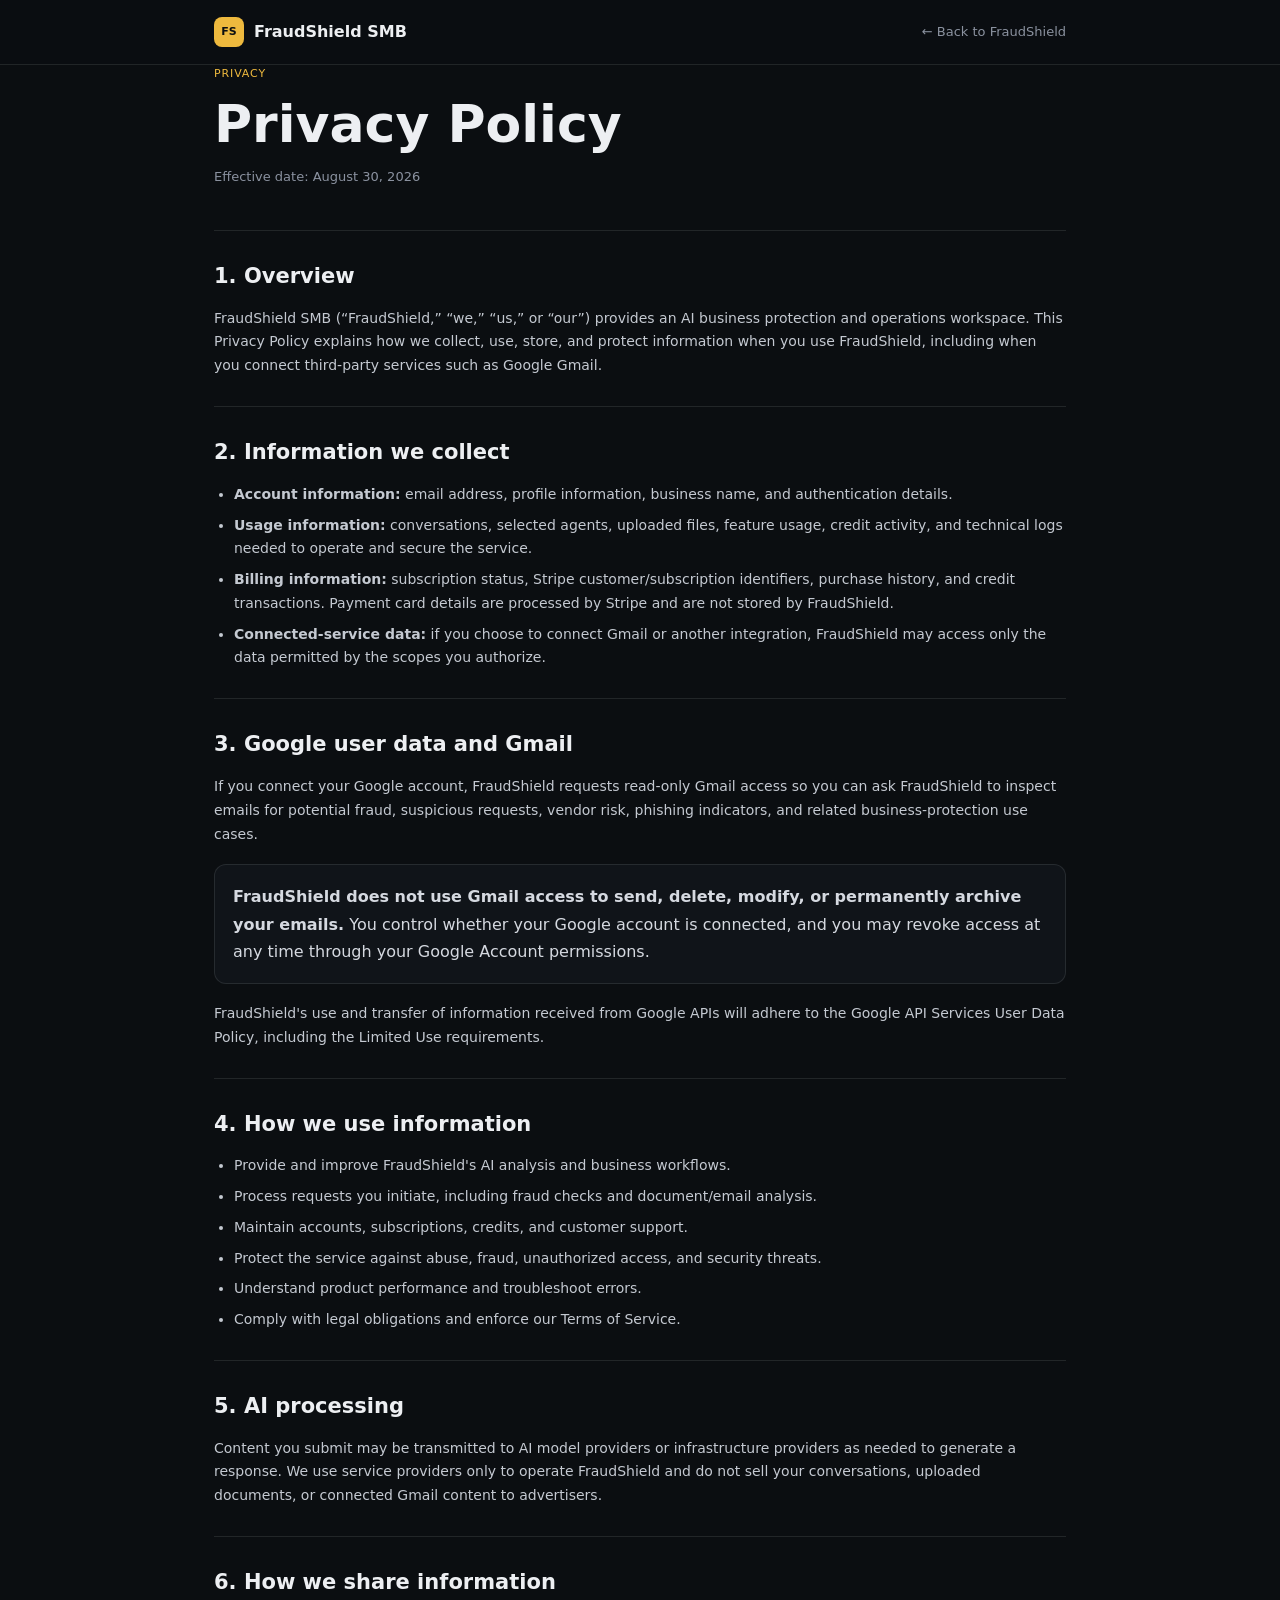
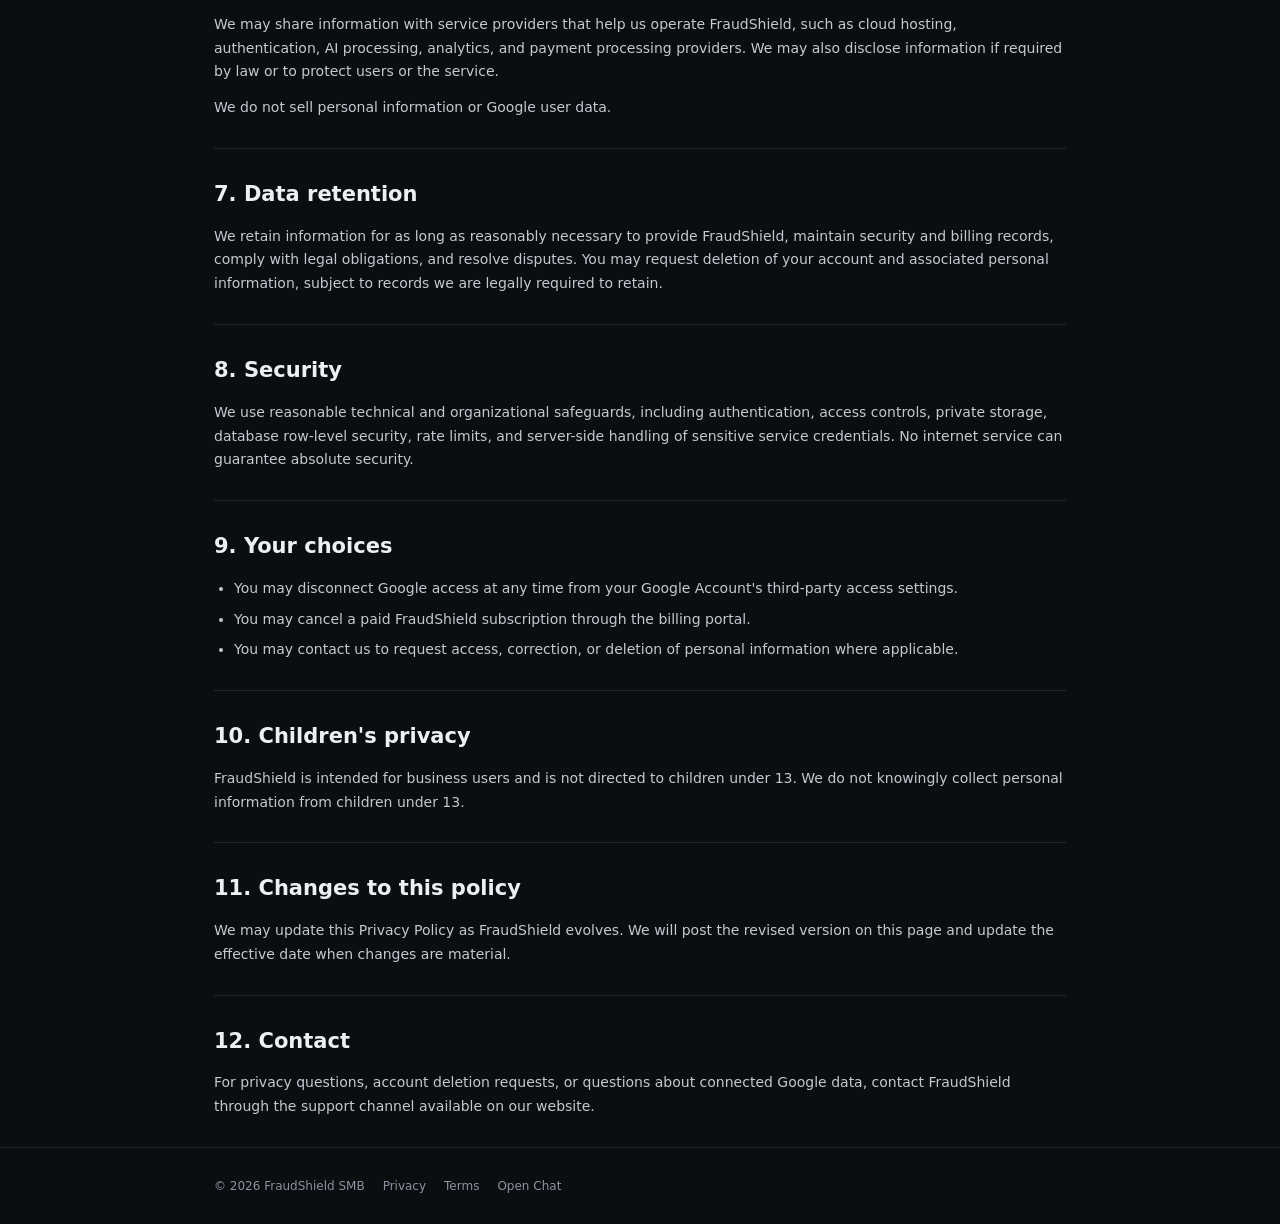
==== privacy/index.html @ fe9033e1 "Add Privacy Policy page to the project" ====
<!DOCTYPE html>
<html lang="en"><head><meta charset="UTF-8"><meta name="viewport" content="width=device-width,initial-scale=1"><meta name="theme-color" content="#0B0E11"><title>Privacy Policy | FraudShield SMB</title><meta name="description" content="Privacy Policy for FraudShield SMB."><link rel="icon" href="/icon-192.png" type="image/png"><style>
:root{--bg:#0B0E11;--surface:#101419;--ink:#EDEFF2;--muted:#8B92A0;--border:rgba(237,239,242,.10);--gold:#EEB93E}
*{box-sizing:border-box;margin:0;padding:0}
body{font-family:Inter,system-ui,-apple-system,BlinkMacSystemFont,"Segoe UI",sans-serif;background:var(--bg);color:var(--ink);line-height:1.7}
a{color:inherit;text-decoration:none}.container{max-width:900px;margin:0 auto;padding:0 24px}
nav{border-bottom:1px solid var(--border);background:rgba(11,14,17,.94);position:sticky;top:0}
.nav{height:64px;display:flex;align-items:center;justify-content:space-between}.logo{display:flex;align-items:center;gap:10px;font-weight:700}
.mark{width:30px;height:30px;border-radius:8px;background:var(--gold);color:#0B0E11;display:flex;align-items:center;justify-content:center;font-size:11px;font-weight:800}
.nav a.back{font-size:13px;color:var(--muted)}main{padding:64px 0 80px}.eyebrow{font-size:11px;text-transform:uppercase;letter-spacing:.08em;color:var(--gold);margin-bottom:12px}
h1{font-size:clamp(34px,5vw,52px);line-height:1.08;margin-bottom:14px}.updated{color:var(--muted);font-size:13px;margin-bottom:42px}
section{padding:28px 0;border-top:1px solid var(--border)}h2{font-size:21px;margin-bottom:12px}p,li{color:#C4C9D1;font-size:14px}p+p{margin-top:12px}
ul{padding-left:20px;margin-top:10px}li+li{margin-top:7px}.callout{background:var(--surface);border:1px solid var(--border);border-radius:12px;padding:18px;margin:18px 0;color:#D5D9E0}
footer{border-top:1px solid var(--border);padding:28px 0;color:var(--muted);font-size:12px}.footer-row{display:flex;gap:18px;flex-wrap:wrap}
</style></head>
<body><nav><div class="container nav"><a class="logo" href="/"><span class="mark">FS</span><span>FraudShield SMB</span></a><a class="back" href="/">← Back to FraudShield</a></div></nav><main class="container"><div class="eyebrow">Privacy</div><h1>Privacy Policy</h1><div class="updated">Effective date: August 30, 2026</div>
<section><h2>1. Overview</h2><p>FraudShield SMB (“FraudShield,” “we,” “us,” or “our”) provides an AI business protection and operations workspace. This Privacy Policy explains how we collect, use, store, and protect information when you use FraudShield, including when you connect third-party services such as Google Gmail.</p></section>
<section><h2>2. Information we collect</h2><ul><li><strong>Account information:</strong> email address, profile information, business name, and authentication details.</li><li><strong>Usage information:</strong> conversations, selected agents, uploaded files, feature usage, credit activity, and technical logs needed to operate and secure the service.</li><li><strong>Billing information:</strong> subscription status, Stripe customer/subscription identifiers, purchase history, and credit transactions. Payment card details are processed by Stripe and are not stored by FraudShield.</li><li><strong>Connected-service data:</strong> if you choose to connect Gmail or another integration, FraudShield may access only the data permitted by the scopes you authorize.</li></ul></section>
<section><h2>3. Google user data and Gmail</h2><p>If you connect your Google account, FraudShield requests read-only Gmail access so you can ask FraudShield to inspect emails for potential fraud, suspicious requests, vendor risk, phishing indicators, and related business-protection use cases.</p><div class="callout"><strong>FraudShield does not use Gmail access to send, delete, modify, or permanently archive your emails.</strong> You control whether your Google account is connected, and you may revoke access at any time through your Google Account permissions.</div><p>FraudShield's use and transfer of information received from Google APIs will adhere to the Google API Services User Data Policy, including the Limited Use requirements.</p></section>
<section><h2>4. How we use information</h2><ul><li>Provide and improve FraudShield's AI analysis and business workflows.</li><li>Process requests you initiate, including fraud checks and document/email analysis.</li><li>Maintain accounts, subscriptions, credits, and customer support.</li><li>Protect the service against abuse, fraud, unauthorized access, and security threats.</li><li>Understand product performance and troubleshoot errors.</li><li>Comply with legal obligations and enforce our Terms of Service.</li></ul></section>
<section><h2>5. AI processing</h2><p>Content you submit may be transmitted to AI model providers or infrastructure providers as needed to generate a response. We use service providers only to operate FraudShield and do not sell your conversations, uploaded documents, or connected Gmail content to advertisers.</p></section>
<section><h2>6. How we share information</h2><p>We may share information with service providers that help us operate FraudShield, such as cloud hosting, authentication, AI processing, analytics, and payment processing providers. We may also disclose information if required by law or to protect users or the service.</p><p>We do not sell personal information or Google user data.</p></section>
<section><h2>7. Data retention</h2><p>We retain information for as long as reasonably necessary to provide FraudShield, maintain security and billing records, comply with legal obligations, and resolve disputes. You may request deletion of your account and associated personal information, subject to records we are legally required to retain.</p></section>
<section><h2>8. Security</h2><p>We use reasonable technical and organizational safeguards, including authentication, access controls, private storage, database row-level security, rate limits, and server-side handling of sensitive service credentials. No internet service can guarantee absolute security.</p></section>
<section><h2>9. Your choices</h2><ul><li>You may disconnect Google access at any time from your Google Account's third-party access settings.</li><li>You may cancel a paid FraudShield subscription through the billing portal.</li><li>You may contact us to request access, correction, or deletion of personal information where applicable.</li></ul></section>
<section><h2>10. Children's privacy</h2><p>FraudShield is intended for business users and is not directed to children under 13. We do not knowingly collect personal information from children under 13.</p></section>
<section><h2>11. Changes to this policy</h2><p>We may update this Privacy Policy as FraudShield evolves. We will post the revised version on this page and update the effective date when changes are material.</p></section>
<section><h2>12. Contact</h2><p>For privacy questions, account deletion requests, or questions about connected Google data, contact FraudShield through the support channel available on our website.</p></section>
</main><footer><div class="container footer-row"><span>© 2026 FraudShield SMB</span><a href="/privacy/">Privacy</a><a href="/terms/">Terms</a><a href="/chat.html">Open Chat</a></div></footer></body></html>
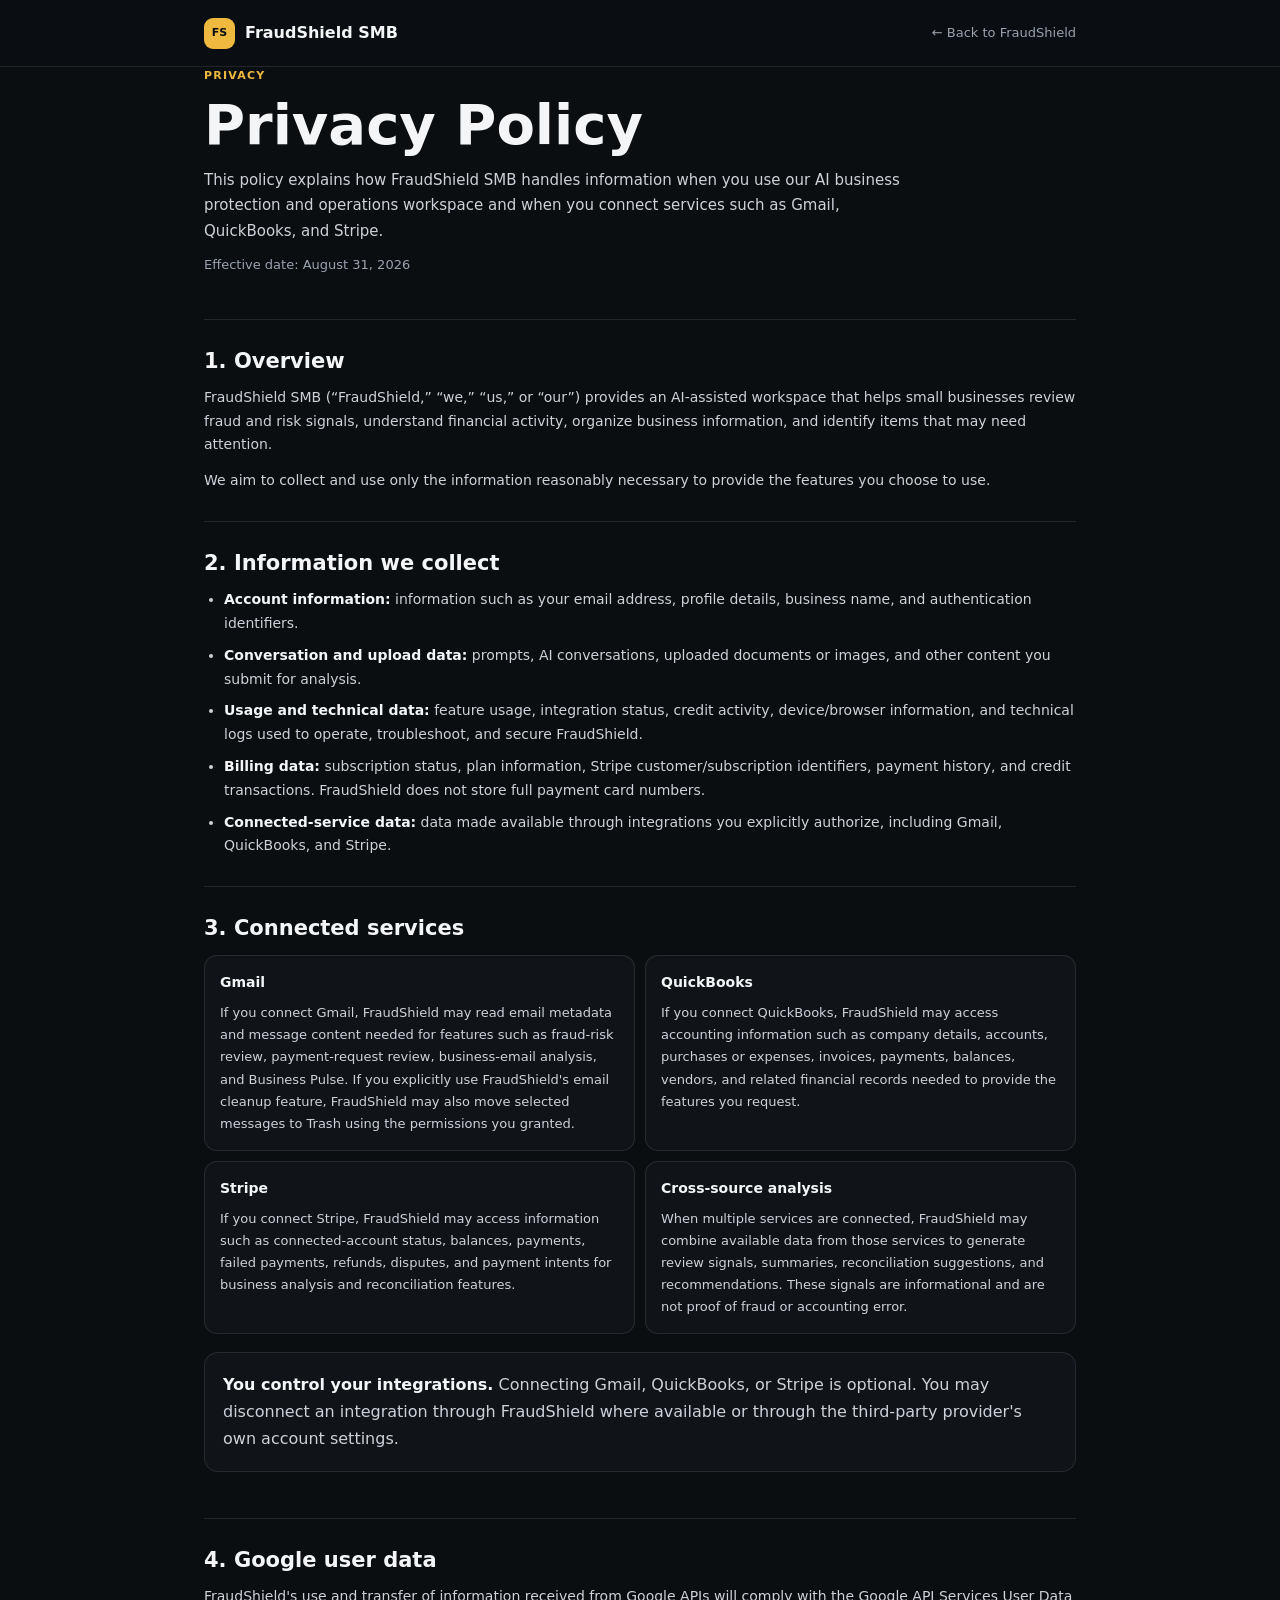
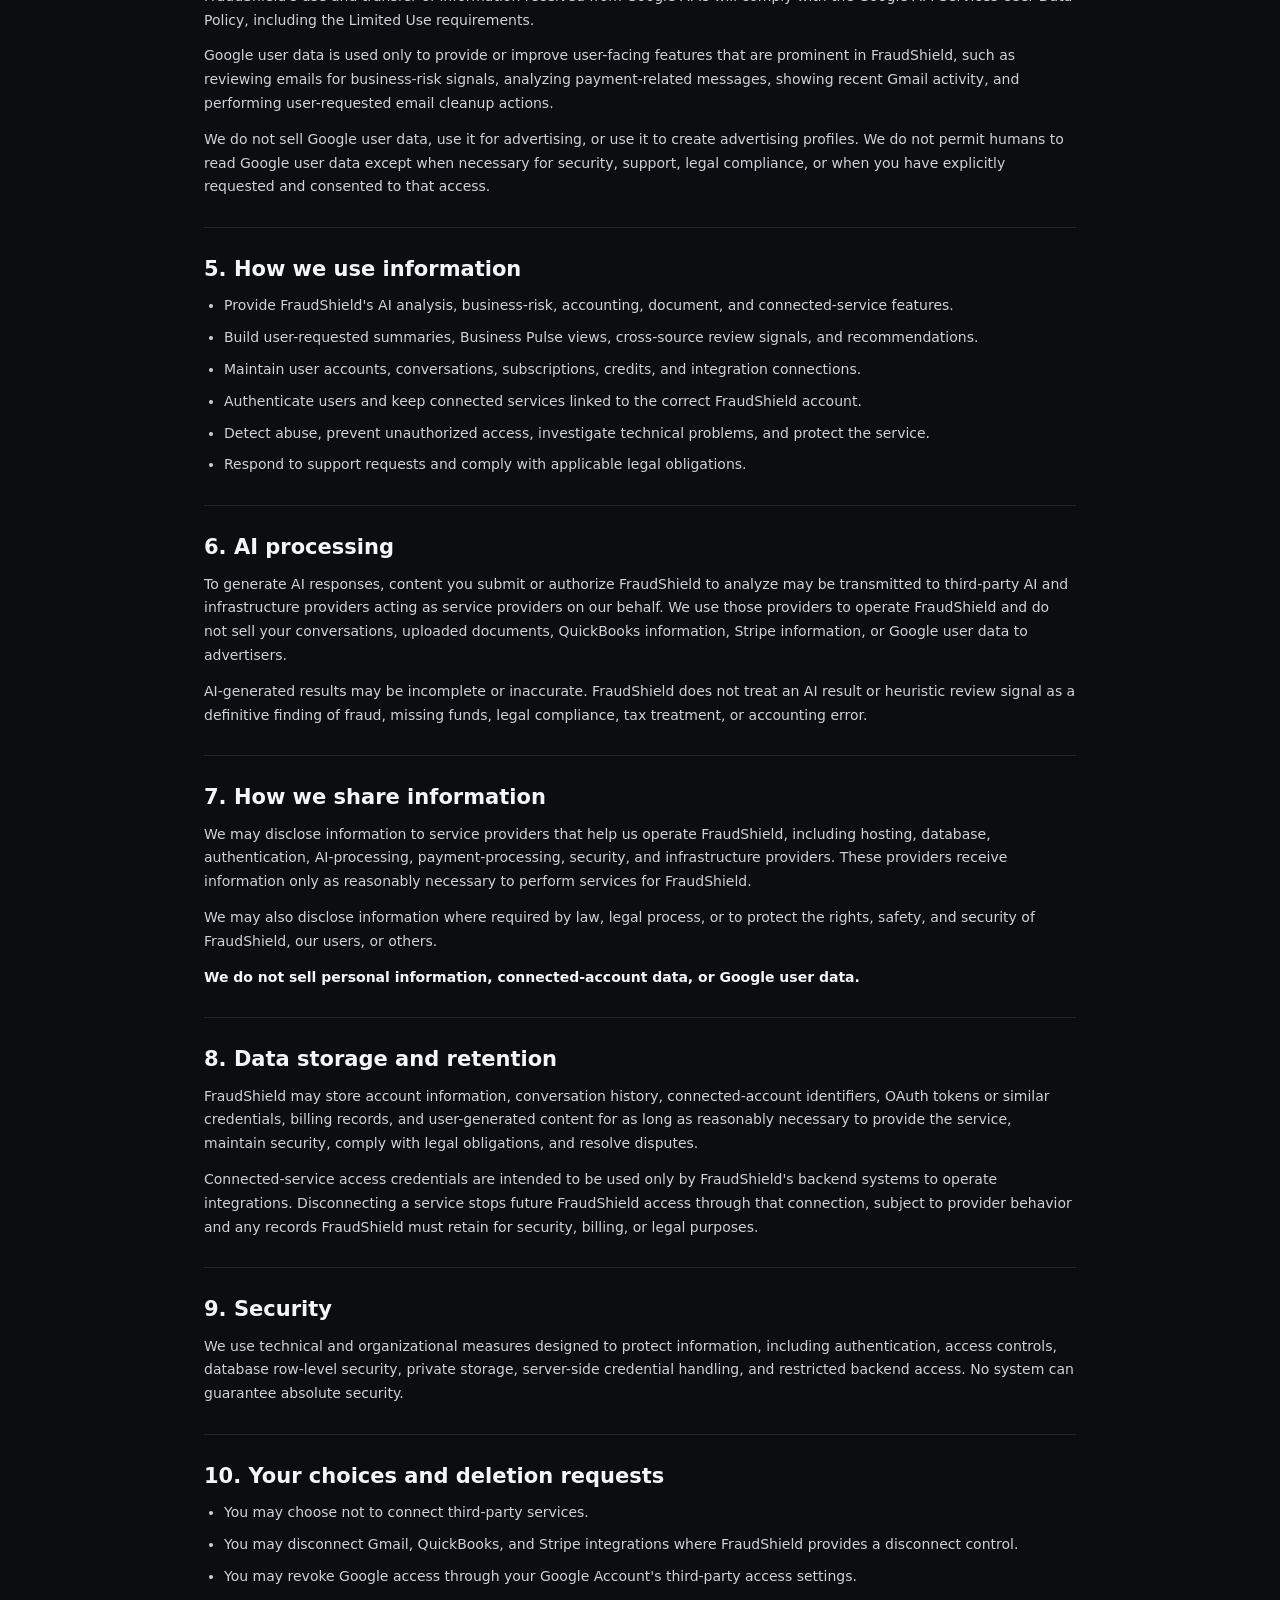
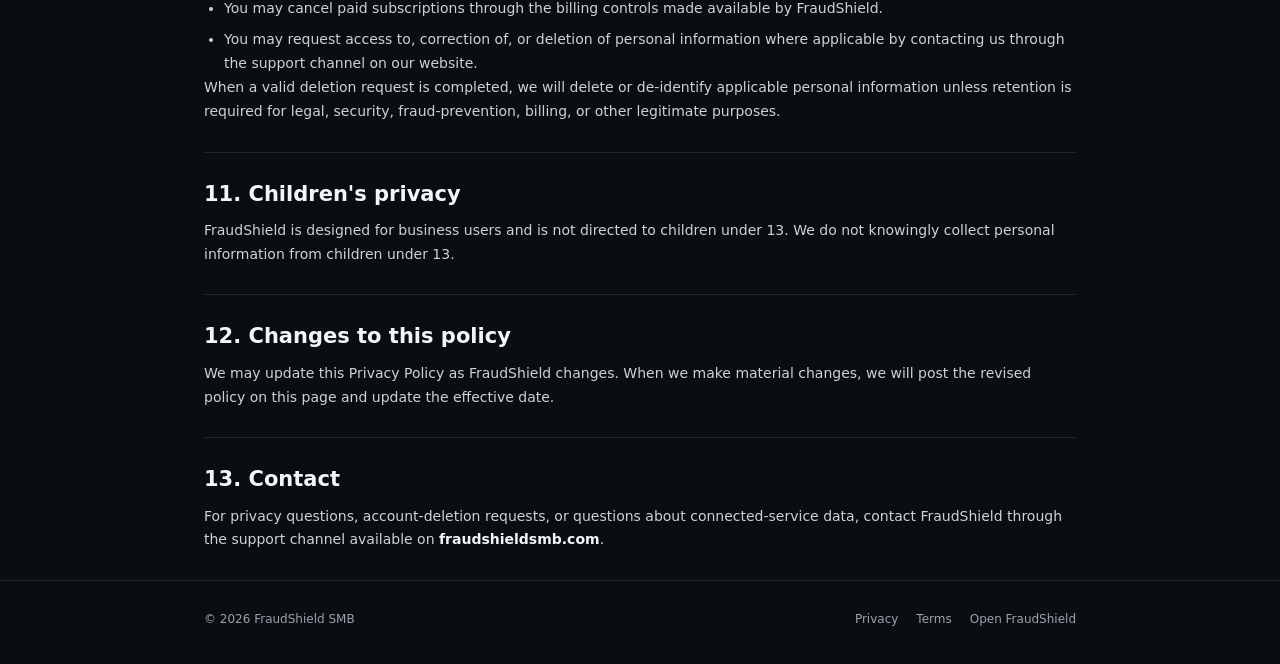
==== commit e71b196f: "Rename privacy-policy.html to index.html" ====
--- a/privacy/index.html
+++ b/privacy/index.html
@@ -1,29 +1,243 @@
 <!DOCTYPE html>
-<html lang="en"><head><meta charset="UTF-8"><meta name="viewport" content="width=device-width,initial-scale=1"><meta name="theme-color" content="#0B0E11"><title>Privacy Policy | FraudShield SMB</title><meta name="description" content="Privacy Policy for FraudShield SMB."><link rel="icon" href="/icon-192.png" type="image/png"><style>
-:root{--bg:#0B0E11;--surface:#101419;--ink:#EDEFF2;--muted:#8B92A0;--border:rgba(237,239,242,.10);--gold:#EEB93E}
-*{box-sizing:border-box;margin:0;padding:0}
-body{font-family:Inter,system-ui,-apple-system,BlinkMacSystemFont,"Segoe UI",sans-serif;background:var(--bg);color:var(--ink);line-height:1.7}
-a{color:inherit;text-decoration:none}.container{max-width:900px;margin:0 auto;padding:0 24px}
-nav{border-bottom:1px solid var(--border);background:rgba(11,14,17,.94);position:sticky;top:0}
-.nav{height:64px;display:flex;align-items:center;justify-content:space-between}.logo{display:flex;align-items:center;gap:10px;font-weight:700}
-.mark{width:30px;height:30px;border-radius:8px;background:var(--gold);color:#0B0E11;display:flex;align-items:center;justify-content:center;font-size:11px;font-weight:800}
-.nav a.back{font-size:13px;color:var(--muted)}main{padding:64px 0 80px}.eyebrow{font-size:11px;text-transform:uppercase;letter-spacing:.08em;color:var(--gold);margin-bottom:12px}
-h1{font-size:clamp(34px,5vw,52px);line-height:1.08;margin-bottom:14px}.updated{color:var(--muted);font-size:13px;margin-bottom:42px}
-section{padding:28px 0;border-top:1px solid var(--border)}h2{font-size:21px;margin-bottom:12px}p,li{color:#C4C9D1;font-size:14px}p+p{margin-top:12px}
-ul{padding-left:20px;margin-top:10px}li+li{margin-top:7px}.callout{background:var(--surface);border:1px solid var(--border);border-radius:12px;padding:18px;margin:18px 0;color:#D5D9E0}
-footer{border-top:1px solid var(--border);padding:28px 0;color:var(--muted);font-size:12px}.footer-row{display:flex;gap:18px;flex-wrap:wrap}
-</style></head>
-<body><nav><div class="container nav"><a class="logo" href="/"><span class="mark">FS</span><span>FraudShield SMB</span></a><a class="back" href="/">← Back to FraudShield</a></div></nav><main class="container"><div class="eyebrow">Privacy</div><h1>Privacy Policy</h1><div class="updated">Effective date: August 30, 2026</div>
-<section><h2>1. Overview</h2><p>FraudShield SMB (“FraudShield,” “we,” “us,” or “our”) provides an AI business protection and operations workspace. This Privacy Policy explains how we collect, use, store, and protect information when you use FraudShield, including when you connect third-party services such as Google Gmail.</p></section>
-<section><h2>2. Information we collect</h2><ul><li><strong>Account information:</strong> email address, profile information, business name, and authentication details.</li><li><strong>Usage information:</strong> conversations, selected agents, uploaded files, feature usage, credit activity, and technical logs needed to operate and secure the service.</li><li><strong>Billing information:</strong> subscription status, Stripe customer/subscription identifiers, purchase history, and credit transactions. Payment card details are processed by Stripe and are not stored by FraudShield.</li><li><strong>Connected-service data:</strong> if you choose to connect Gmail or another integration, FraudShield may access only the data permitted by the scopes you authorize.</li></ul></section>
-<section><h2>3. Google user data and Gmail</h2><p>If you connect your Google account, FraudShield requests read-only Gmail access so you can ask FraudShield to inspect emails for potential fraud, suspicious requests, vendor risk, phishing indicators, and related business-protection use cases.</p><div class="callout"><strong>FraudShield does not use Gmail access to send, delete, modify, or permanently archive your emails.</strong> You control whether your Google account is connected, and you may revoke access at any time through your Google Account permissions.</div><p>FraudShield's use and transfer of information received from Google APIs will adhere to the Google API Services User Data Policy, including the Limited Use requirements.</p></section>
-<section><h2>4. How we use information</h2><ul><li>Provide and improve FraudShield's AI analysis and business workflows.</li><li>Process requests you initiate, including fraud checks and document/email analysis.</li><li>Maintain accounts, subscriptions, credits, and customer support.</li><li>Protect the service against abuse, fraud, unauthorized access, and security threats.</li><li>Understand product performance and troubleshoot errors.</li><li>Comply with legal obligations and enforce our Terms of Service.</li></ul></section>
-<section><h2>5. AI processing</h2><p>Content you submit may be transmitted to AI model providers or infrastructure providers as needed to generate a response. We use service providers only to operate FraudShield and do not sell your conversations, uploaded documents, or connected Gmail content to advertisers.</p></section>
-<section><h2>6. How we share information</h2><p>We may share information with service providers that help us operate FraudShield, such as cloud hosting, authentication, AI processing, analytics, and payment processing providers. We may also disclose information if required by law or to protect users or the service.</p><p>We do not sell personal information or Google user data.</p></section>
-<section><h2>7. Data retention</h2><p>We retain information for as long as reasonably necessary to provide FraudShield, maintain security and billing records, comply with legal obligations, and resolve disputes. You may request deletion of your account and associated personal information, subject to records we are legally required to retain.</p></section>
-<section><h2>8. Security</h2><p>We use reasonable technical and organizational safeguards, including authentication, access controls, private storage, database row-level security, rate limits, and server-side handling of sensitive service credentials. No internet service can guarantee absolute security.</p></section>
-<section><h2>9. Your choices</h2><ul><li>You may disconnect Google access at any time from your Google Account's third-party access settings.</li><li>You may cancel a paid FraudShield subscription through the billing portal.</li><li>You may contact us to request access, correction, or deletion of personal information where applicable.</li></ul></section>
-<section><h2>10. Children's privacy</h2><p>FraudShield is intended for business users and is not directed to children under 13. We do not knowingly collect personal information from children under 13.</p></section>
-<section><h2>11. Changes to this policy</h2><p>We may update this Privacy Policy as FraudShield evolves. We will post the revised version on this page and update the effective date when changes are material.</p></section>
-<section><h2>12. Contact</h2><p>For privacy questions, account deletion requests, or questions about connected Google data, contact FraudShield through the support channel available on our website.</p></section>
-</main><footer><div class="container footer-row"><span>© 2026 FraudShield SMB</span><a href="/privacy/">Privacy</a><a href="/terms/">Terms</a><a href="/chat.html">Open Chat</a></div></footer></body></html>
+<html lang="en">
+<head>
+  <meta charset="UTF-8">
+  <meta name="viewport" content="width=device-width,initial-scale=1">
+  <meta name="theme-color" content="#0B0E11">
+  <title>Privacy Policy | FraudShield SMB</title>
+  <meta name="description" content="Privacy Policy for FraudShield SMB, including Gmail, QuickBooks, Stripe, AI processing, data retention, and user controls.">
+  <link rel="icon" href="/icon-192.png" type="image/png">
+  <style>
+:root{
+  --bg:#0B0E11;
+  --surface:#101419;
+  --surface2:#151A20;
+  --ink:#F3F5F7;
+  --muted:#9AA2AE;
+  --copy:#CDD2D9;
+  --border:rgba(243,245,247,.10);
+  --gold:#EEB93E;
+}
+*{box-sizing:border-box}
+html{scroll-behavior:smooth}
+body{
+  margin:0;
+  font-family:Inter,system-ui,-apple-system,BlinkMacSystemFont,"Segoe UI",sans-serif;
+  background:var(--bg);
+  color:var(--ink);
+  line-height:1.7;
+}
+a{color:inherit;text-decoration:none}
+.container{max-width:920px;margin:0 auto;padding:0 24px}
+nav{
+  position:sticky;top:0;z-index:10;
+  background:rgba(11,14,17,.94);
+  backdrop-filter:blur(10px);
+  border-bottom:1px solid var(--border)
+}
+.nav{
+  min-height:66px;
+  display:flex;
+  align-items:center;
+  justify-content:space-between;
+  gap:18px
+}
+.logo{display:flex;align-items:center;gap:10px;font-weight:800}
+.mark{
+  width:31px;height:31px;border-radius:9px;
+  background:var(--gold);color:#0B0E11;
+  display:grid;place-items:center;
+  font-size:11px;font-weight:900
+}
+.back{font-size:13px;color:var(--muted)}
+main{padding:62px 0 84px}
+.eyebrow{
+  font-size:11px;text-transform:uppercase;
+  letter-spacing:.11em;color:var(--gold);
+  font-weight:800;margin-bottom:10px
+}
+h1{font-size:clamp(36px,6vw,56px);line-height:1.04;margin:0 0 14px}
+.lede{max-width:700px;color:var(--copy);font-size:15px;margin:0 0 10px}
+.updated{color:var(--muted);font-size:13px;margin:0 0 42px}
+section{padding:28px 0;border-top:1px solid var(--border)}
+h2{font-size:21px;line-height:1.25;margin:0 0 12px}
+h3{font-size:15px;margin:20px 0 8px}
+p,li{color:var(--copy);font-size:14px}
+p{margin:0}
+p+p{margin-top:12px}
+ul{padding-left:20px;margin:10px 0 0}
+li+li{margin-top:8px}
+strong{color:var(--ink)}
+.callout{
+  margin:18px 0;
+  padding:18px;
+  border:1px solid var(--border);
+  background:var(--surface);
+  border-radius:14px;
+  color:var(--copy)
+}
+.grid{
+  display:grid;
+  grid-template-columns:repeat(2,minmax(0,1fr));
+  gap:10px;
+  margin-top:14px
+}
+.card{
+  border:1px solid var(--border);
+  border-radius:13px;
+  padding:15px;
+  background:var(--surface)
+}
+.card h3{margin:0 0 7px;font-size:14px}
+.card p{font-size:13px}
+footer{
+  border-top:1px solid var(--border);
+  padding:28px 0 34px;
+  color:var(--muted);
+  font-size:12px
+}
+.footer-row{display:flex;gap:18px;flex-wrap:wrap;align-items:center}
+.footer-row span{margin-right:auto}
+@media(max-width:680px){
+  .container{padding:0 18px}
+  main{padding-top:42px}
+  .grid{grid-template-columns:1fr}
+  .back{font-size:12px}
+}
+</style>
+</head>
+<body>
+<nav>
+  <div class="container nav">
+    <a class="logo" href="/"><span class="mark">FS</span><span>FraudShield SMB</span></a>
+    <a class="back" href="/">← Back to FraudShield</a>
+  </div>
+</nav>
+
+<main class="container">
+  <div class="eyebrow">Privacy</div>
+  <h1>Privacy Policy</h1>
+  <p class="lede">This policy explains how FraudShield SMB handles information when you use our AI business protection and operations workspace and when you connect services such as Gmail, QuickBooks, and Stripe.</p>
+  <p class="updated">Effective date: August 31, 2026</p>
+
+  <section>
+    <h2>1. Overview</h2>
+    <p>FraudShield SMB (“FraudShield,” “we,” “us,” or “our”) provides an AI-assisted workspace that helps small businesses review fraud and risk signals, understand financial activity, organize business information, and identify items that may need attention.</p>
+    <p>We aim to collect and use only the information reasonably necessary to provide the features you choose to use.</p>
+  </section>
+
+  <section>
+    <h2>2. Information we collect</h2>
+    <ul>
+      <li><strong>Account information:</strong> information such as your email address, profile details, business name, and authentication identifiers.</li>
+      <li><strong>Conversation and upload data:</strong> prompts, AI conversations, uploaded documents or images, and other content you submit for analysis.</li>
+      <li><strong>Usage and technical data:</strong> feature usage, integration status, credit activity, device/browser information, and technical logs used to operate, troubleshoot, and secure FraudShield.</li>
+      <li><strong>Billing data:</strong> subscription status, plan information, Stripe customer/subscription identifiers, payment history, and credit transactions. FraudShield does not store full payment card numbers.</li>
+      <li><strong>Connected-service data:</strong> data made available through integrations you explicitly authorize, including Gmail, QuickBooks, and Stripe.</li>
+    </ul>
+  </section>
+
+  <section>
+    <h2>3. Connected services</h2>
+    <div class="grid">
+      <div class="card">
+        <h3>Gmail</h3>
+        <p>If you connect Gmail, FraudShield may read email metadata and message content needed for features such as fraud-risk review, payment-request review, business-email analysis, and Business Pulse. If you explicitly use FraudShield's email cleanup feature, FraudShield may also move selected messages to Trash using the permissions you granted.</p>
+      </div>
+      <div class="card">
+        <h3>QuickBooks</h3>
+        <p>If you connect QuickBooks, FraudShield may access accounting information such as company details, accounts, purchases or expenses, invoices, payments, balances, vendors, and related financial records needed to provide the features you request.</p>
+      </div>
+      <div class="card">
+        <h3>Stripe</h3>
+        <p>If you connect Stripe, FraudShield may access information such as connected-account status, balances, payments, failed payments, refunds, disputes, and payment intents for business analysis and reconciliation features.</p>
+      </div>
+      <div class="card">
+        <h3>Cross-source analysis</h3>
+        <p>When multiple services are connected, FraudShield may combine available data from those services to generate review signals, summaries, reconciliation suggestions, and recommendations. These signals are informational and are not proof of fraud or accounting error.</p>
+      </div>
+    </div>
+    <div class="callout"><strong>You control your integrations.</strong> Connecting Gmail, QuickBooks, or Stripe is optional. You may disconnect an integration through FraudShield where available or through the third-party provider's own account settings.</div>
+  </section>
+
+  <section>
+    <h2>4. Google user data</h2>
+    <p>FraudShield's use and transfer of information received from Google APIs will comply with the Google API Services User Data Policy, including the Limited Use requirements.</p>
+    <p>Google user data is used only to provide or improve user-facing features that are prominent in FraudShield, such as reviewing emails for business-risk signals, analyzing payment-related messages, showing recent Gmail activity, and performing user-requested email cleanup actions.</p>
+    <p>We do not sell Google user data, use it for advertising, or use it to create advertising profiles. We do not permit humans to read Google user data except when necessary for security, support, legal compliance, or when you have explicitly requested and consented to that access.</p>
+  </section>
+
+  <section>
+    <h2>5. How we use information</h2>
+    <ul>
+      <li>Provide FraudShield's AI analysis, business-risk, accounting, document, and connected-service features.</li>
+      <li>Build user-requested summaries, Business Pulse views, cross-source review signals, and recommendations.</li>
+      <li>Maintain user accounts, conversations, subscriptions, credits, and integration connections.</li>
+      <li>Authenticate users and keep connected services linked to the correct FraudShield account.</li>
+      <li>Detect abuse, prevent unauthorized access, investigate technical problems, and protect the service.</li>
+      <li>Respond to support requests and comply with applicable legal obligations.</li>
+    </ul>
+  </section>
+
+  <section>
+    <h2>6. AI processing</h2>
+    <p>To generate AI responses, content you submit or authorize FraudShield to analyze may be transmitted to third-party AI and infrastructure providers acting as service providers on our behalf. We use those providers to operate FraudShield and do not sell your conversations, uploaded documents, QuickBooks information, Stripe information, or Google user data to advertisers.</p>
+    <p>AI-generated results may be incomplete or inaccurate. FraudShield does not treat an AI result or heuristic review signal as a definitive finding of fraud, missing funds, legal compliance, tax treatment, or accounting error.</p>
+  </section>
+
+  <section>
+    <h2>7. How we share information</h2>
+    <p>We may disclose information to service providers that help us operate FraudShield, including hosting, database, authentication, AI-processing, payment-processing, security, and infrastructure providers. These providers receive information only as reasonably necessary to perform services for FraudShield.</p>
+    <p>We may also disclose information where required by law, legal process, or to protect the rights, safety, and security of FraudShield, our users, or others.</p>
+    <p><strong>We do not sell personal information, connected-account data, or Google user data.</strong></p>
+  </section>
+
+  <section>
+    <h2>8. Data storage and retention</h2>
+    <p>FraudShield may store account information, conversation history, connected-account identifiers, OAuth tokens or similar credentials, billing records, and user-generated content for as long as reasonably necessary to provide the service, maintain security, comply with legal obligations, and resolve disputes.</p>
+    <p>Connected-service access credentials are intended to be used only by FraudShield's backend systems to operate integrations. Disconnecting a service stops future FraudShield access through that connection, subject to provider behavior and any records FraudShield must retain for security, billing, or legal purposes.</p>
+  </section>
+
+  <section>
+    <h2>9. Security</h2>
+    <p>We use technical and organizational measures designed to protect information, including authentication, access controls, database row-level security, private storage, server-side credential handling, and restricted backend access. No system can guarantee absolute security.</p>
+  </section>
+
+  <section>
+    <h2>10. Your choices and deletion requests</h2>
+    <ul>
+      <li>You may choose not to connect third-party services.</li>
+      <li>You may disconnect Gmail, QuickBooks, and Stripe integrations where FraudShield provides a disconnect control.</li>
+      <li>You may revoke Google access through your Google Account's third-party access settings.</li>
+      <li>You may cancel paid subscriptions through the billing controls made available by FraudShield.</li>
+      <li>You may request access to, correction of, or deletion of personal information where applicable by contacting us through the support channel on our website.</li>
+    </ul>
+    <p>When a valid deletion request is completed, we will delete or de-identify applicable personal information unless retention is required for legal, security, fraud-prevention, billing, or other legitimate purposes.</p>
+  </section>
+
+  <section>
+    <h2>11. Children's privacy</h2>
+    <p>FraudShield is designed for business users and is not directed to children under 13. We do not knowingly collect personal information from children under 13.</p>
+  </section>
+
+  <section>
+    <h2>12. Changes to this policy</h2>
+    <p>We may update this Privacy Policy as FraudShield changes. When we make material changes, we will post the revised policy on this page and update the effective date.</p>
+  </section>
+
+  <section>
+    <h2>13. Contact</h2>
+    <p>For privacy questions, account-deletion requests, or questions about connected-service data, contact FraudShield through the support channel available on <a href="/"><strong>fraudshieldsmb.com</strong></a>.</p>
+  </section>
+</main>
+
+<footer>
+  <div class="container footer-row">
+    <span>© 2026 FraudShield SMB</span>
+    <a href="/privacy/">Privacy</a>
+    <a href="/terms/">Terms</a>
+    <a href="/chat.html">Open FraudShield</a>
+  </div>
+</footer>
+</body>
+</html>
